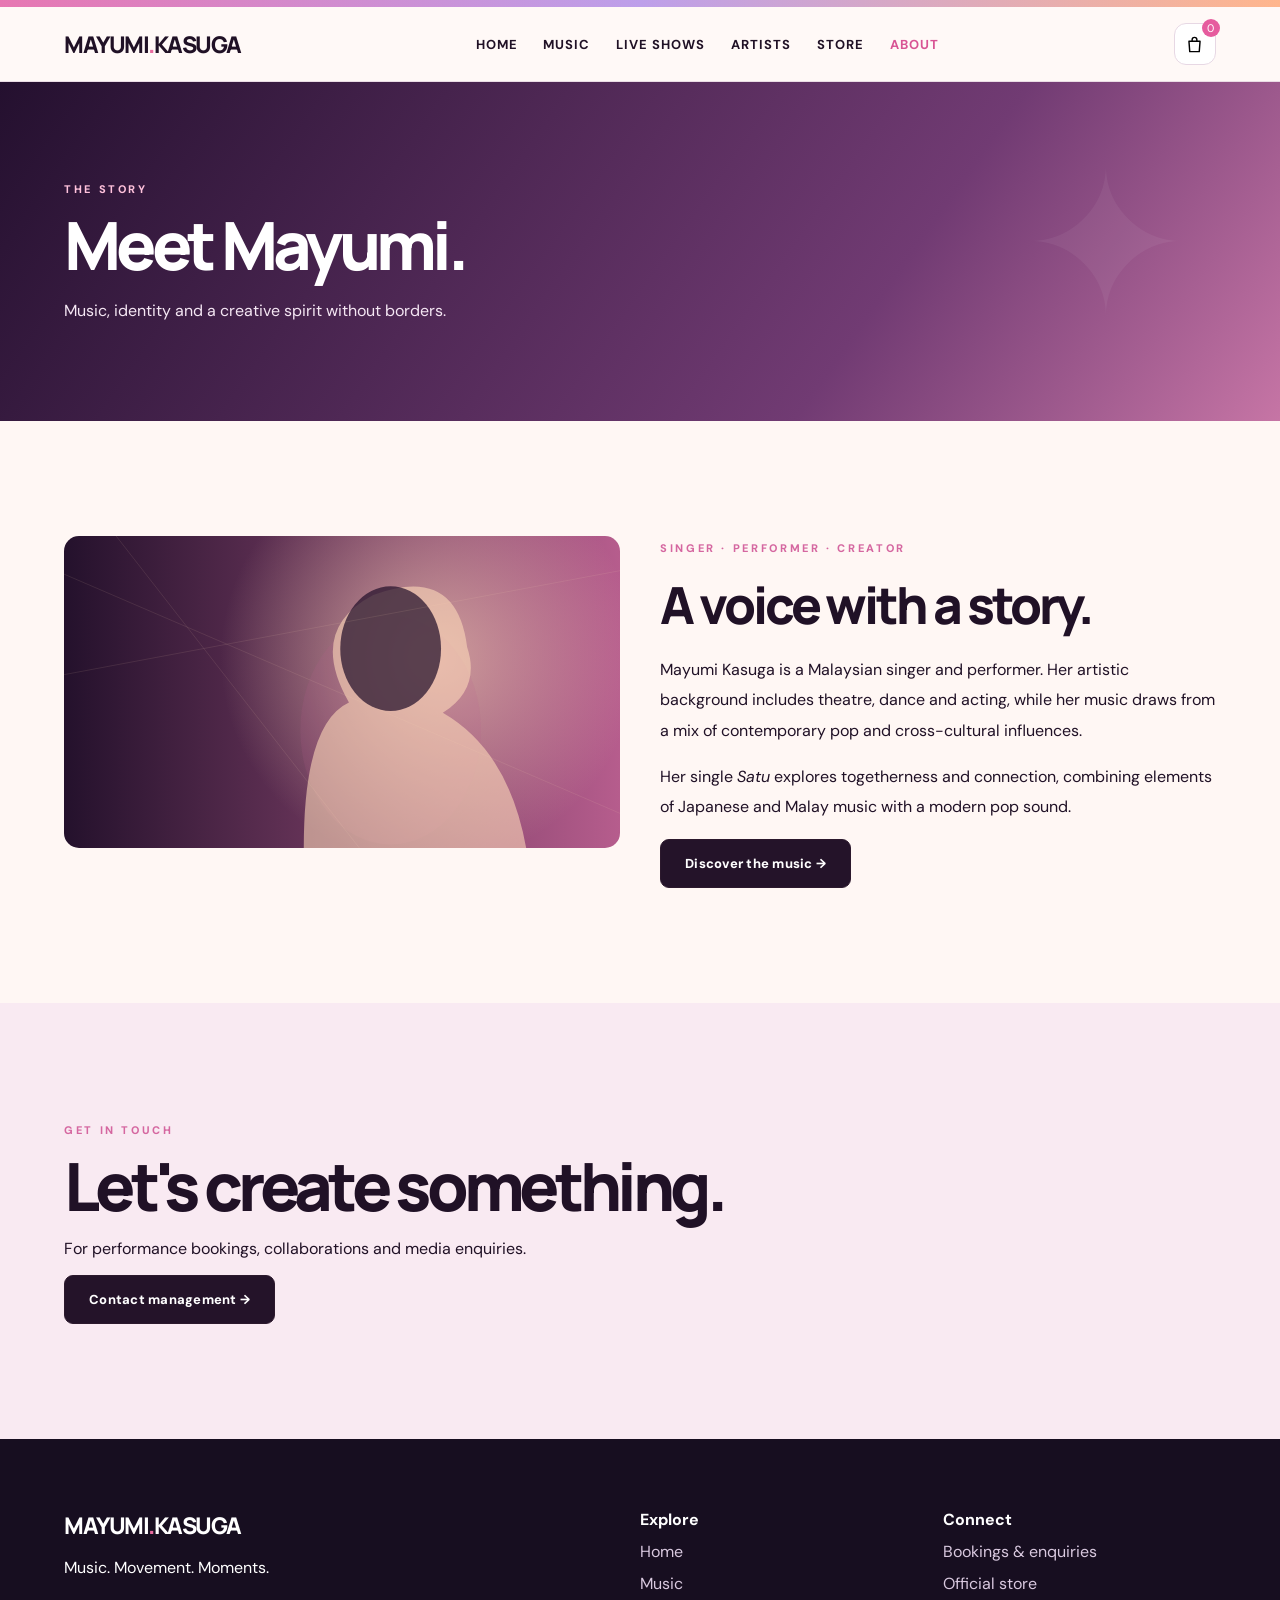
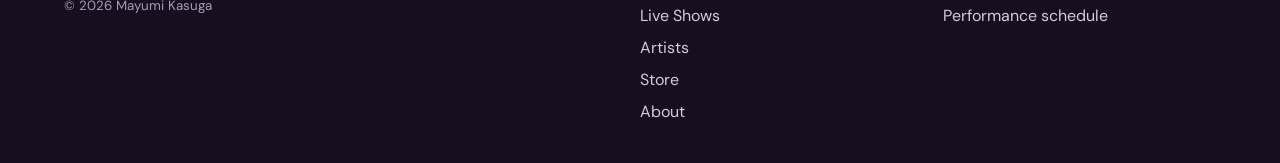
==== about/index.html @ 60b54da3 "Add files via upload" ====
<!doctype html><html lang="en"><head><meta charset="utf-8"><meta name="viewport" content="width=device-width,initial-scale=1"><meta name="theme-color" content="#24132d"><meta name="description" content="Mayumi Kasuga — music, live performances, artist profiles and official merchandise."><title>About | Mayumi Kasuga</title><link rel="stylesheet" href="../assets/style.css"><link rel="stylesheet" href="../assets/mobile-fix.css"><link rel="stylesheet" href="../assets/music-motion.css"><link rel="stylesheet" href="../assets/media-player.css"></head><body data-page="about" data-depth="1"><div id="header"></div><main><section class="pagehero"><div class="wrap"><span class="eyebrow">THE STORY</span><h1>Meet Mayumi.</h1><p>Music, identity and a creative spirit without borders.</p></div></section><section class="section"><div class="wrap detail"><img src="../assets/artist.svg" alt="Abstract editorial artist artwork"><div><span class="eyebrow">SINGER · PERFORMER · CREATOR</span><h2>A voice with a story.</h2><p style="line-height:1.9">Mayumi Kasuga is a Malaysian singer and performer. Her artistic background includes theatre, dance and acting, while her music draws from a mix of contemporary pop and cross-cultural influences.</p><p style="line-height:1.9">Her single <em>Satu</em> explores togetherness and connection, combining elements of Japanese and Malay music with a modern pop sound.</p><a class="btn dark" href="../music/">Discover the music →</a></div></div></section><section class="section tint"><div class="wrap"><span class="eyebrow">GET IN TOUCH</span><h2>Let's create something.</h2><p>For performance bookings, collaborations and media enquiries.</p><a class="btn dark" id="contactLink" href="mailto:bookings@example.com">Contact management →</a></div></section></main><div id="footer"></div><div id="ui"></div><script src="../assets/data.js"></script><script src="../assets/app.js"></script><script src="../assets/media-player.js"></script><script src="../assets/pages.js"></script><script src="../assets/experience.js"></script><script src="../assets/music-motion.js"></script></body></html>
---- assets/style.css ----
@import url('https://fonts.googleapis.com/css2?family=DM+Sans:wght@400;500;600;700&family=Manrope:wght@400;500;600;700;800&display=swap');:root{--ink:#201126;--plum:#28132e;--pink:#ee74ac;--lilac:#bca0e6;--cream:#fff7f4;--line:#eadbe6}*{box-sizing:border-box}html{scroll-behavior:smooth}body{margin:0;background:var(--cream);color:var(--ink);font-family:'DM Sans',Arial,sans-serif}button,input,select,textarea{font:inherit}button,a{ -webkit-tap-highlight-color:transparent}button{cursor:pointer}a{color:inherit;text-decoration:none}img{display:block;width:100%;object-fit:cover}button:focus-visible,a:focus-visible,input:focus-visible{outline:3px solid #f278af;outline-offset:3px}.topline{height:7px;background:linear-gradient(90deg,#e777b2,#bd9fea,#ffb68d)}header{position:sticky;top:0;z-index:40;background:#fff9f7eF;backdrop-filter:blur(20px);border-bottom:1px solid #eadce5}.navwrap{max-width:1440px;margin:auto;padding:16px 5%;display:flex;align-items:center;justify-content:space-between;gap:20px}.brand{font:800 clamp(17px,2vw,23px) Manrope;letter-spacing:-.065em;white-space:nowrap}.brand span{color:#e96b9f}.navlinks{display:flex;align-items:center;gap:clamp(12px,2vw,31px)}.navlinks a{font-size:13px;font-weight:700;text-transform:uppercase;letter-spacing:.08em;transition:color .25s}.navlinks a:hover,.navlinks a.active{color:#d85494}.tools{display:flex;gap:9px}.iconbtn{width:42px;height:42px;border:1px solid #e7d8e4;border-radius:12px;background:#fff;display:grid;place-items:center;position:relative}.iconbtn svg,.arrow svg{width:19px;height:19px;fill:none;stroke:currentColor;stroke-width:1.8;stroke-linecap:round;stroke-linejoin:round}.count{position:absolute;right:-5px;top:-5px;background:#e65c9e;color:white;border-radius:20px;min-width:18px;height:18px;font-size:11px;display:grid;place-items:center}.hamb{display:none}.mobilemenu{display:none}.hero{min-height:min(790px,85vh);background:#25102f;color:white;position:relative;display:flex;align-items:center;overflow:hidden}.hero:before{content:'';position:absolute;inset:0;background:linear-gradient(90deg,rgba(22,9,31,.97),rgba(32,12,41,.72) 49%,rgba(28,9,33,.1)),url('hero.svg') center/cover;animation:heroZoom 18s ease-in-out infinite alternate}.hero .wrap{position:relative;z-index:1;width:100%}.wrap{width:min(1280px,90%);margin:auto}.eyebrow{display:inline-block;text-transform:uppercase;font-size:11px;font-weight:800;letter-spacing:.24em;color:#d567a0}.hero .eyebrow{color:#ffb5d9}.hero h1{font:800 clamp(56px,10.5vw,160px)/.92 Manrope,sans-serif;letter-spacing:-.09em;max-width:950px;margin:25px 0}.hero h1 em{font-style:normal;color:#ff9cc7}.hero p{font-size:clamp(16px,1.5vw,19px);line-height:1.7;max-width:470px;color:#f4e7f2}.btn{display:inline-flex;align-items:center;justify-content:center;gap:14px;padding:15px 24px;border:1px solid #2c192d;border-radius:9px;background:transparent;color:inherit;font-weight:800;font-size:13px;letter-spacing:.02em;transition:transform .25s,background .25s,box-shadow .25s}.btn:hover{transform:translateY(-3px);box-shadow:0 14px 30px #200d2b25}.btn.primary{background:#f17bb4;border-color:#f17bb4;color:#201126}.btn.light{border-color:#fff9;color:#fff}.btn.dark{background:#241329;color:#fff}.btnrow{display:flex;flex-wrap:wrap;gap:12px;margin-top:30px}.marquee{overflow:hidden;background:#f1a3c9;padding:13px 0;font-weight:800;letter-spacing:.14em;text-transform:uppercase;white-space:nowrap}.marquee div{width:max-content;animation:marquee 27s linear infinite}.section{padding:clamp(64px,9vw,125px) 0}.section.tint{background:#f9eaf2}.section.dark{background:#21122b;color:#fff}.sectionhead{display:flex;align-items:end;justify-content:space-between;gap:24px;margin-bottom:30px}.section h2,.pagehero h1{font:800 clamp(34px,5.2vw,70px)/1.06 Manrope;letter-spacing:-.07em;margin:12px 0}.sectionhead p{max-width:550px;line-height:1.7;color:#6b596c}.grid{display:grid;grid-template-columns:repeat(3,minmax(0,1fr));gap:20px}.grid.four{grid-template-columns:repeat(4,minmax(0,1fr))}.card{background:white;color:#231529;border:1px solid #eadbe7;border-radius:17px;overflow:hidden;transition:transform .3s,box-shadow .3s}.card:hover{transform:translateY(-6px);box-shadow:0 24px 50px #4c19451a}.card img{aspect-ratio:1.2;transition:transform .5s}.card:hover img{transform:scale(1.045)}.card .inner{padding:22px}.card h3{font:800 clamp(18px,2vw,23px) Manrope;letter-spacing:-.045em;margin:6px 0}.muted{color:#796879;font-size:13px}.card .foot{display:flex;align-items:center;justify-content:space-between;gap:12px;margin-top:18px}.pill{border-radius:30px;background:#f8e1ee;color:#9b326f;padding:6px 10px;font-size:11px;font-weight:800}.feature{display:grid;grid-template-columns:1fr 1fr;background:#28132e;color:#fff;min-height:440px}.feature>img{height:100%;max-height:620px}.feature>div{padding:clamp(40px,8vw,110px);display:flex;flex-direction:column;justify-content:center}.feature h2{font:800 clamp(36px,5vw,74px)/1.05 Manrope;letter-spacing:-.07em}.feature p{color:#e7d8e8;line-height:1.75}.pagehero{padding:95px 0 80px;background:linear-gradient(125deg,#24102f,#713b73 68%,#c675a5);color:#fff;position:relative;overflow:hidden}.pagehero:after{content:'✦';position:absolute;right:7%;top:10%;font-size:200px;color:#ffffff0e;pointer-events:none}.pagehero .eyebrow{color:#ffc2dc}.pagehero p{max-width:600px;line-height:1.75;color:#f5e7f4}.event{display:grid;grid-template-columns:90px 1fr auto;gap:20px;align-items:center;padding:25px 0;border-bottom:1px solid #d9c6d7}.event .date{font:800 29px Manrope;letter-spacing:-.06em}.event h3{margin:0 0 8px;font-size:20px}.event small{color:#87788a}.notice{padding:24px;border:1px solid #e4cde0;border-radius:14px;background:#fff;line-height:1.7}.productfilter{display:flex;flex-wrap:wrap;gap:8px;margin:0 0 26px}.filter{border:1px solid #dec7d9;background:white;border-radius:30px;padding:10px 17px}.filter.active{background:#29132f;color:white}.formgrid{display:grid;grid-template-columns:1fr 1fr;gap:15px}.field{display:flex;flex-direction:column;gap:8px;font-size:13px;font-weight:700}.field input,.field select,.field textarea{padding:14px;border:1px solid #dfd0dd;border-radius:9px;background:#fff;color:#241329;min-width:0}.field.wide{grid-column:1/-1}.split{display:grid;grid-template-columns:1.2fr .8fr;gap:35px}.panel{background:#fff;border:1px solid #e6d9e5;border-radius:16px;padding:27px}.panel h3{margin-top:0}.summaryline{display:flex;justify-content:space-between;gap:15px;margin:14px 0}.footer{background:#170e20;color:white;padding:70px 0 30px}.footergrid{display:grid;grid-template-columns:2fr 1fr 1fr;gap:30px}.footer a{display:block;color:#d9c9df;margin:11px 0}.footer small{color:#aa9ab1}.overlay{position:fixed;inset:0;background:#150a1bb8;z-index:70;display:none}.overlay.open{display:block}.drawer{margin-left:auto;width:min(460px,100%);height:100%;background:#fff;padding:26px;overflow:auto;box-shadow:-20px 0 80px #0002}.drawerhead{display:flex;justify-content:space-between;align-items:center}.cartitem{display:grid;grid-template-columns:75px 1fr auto;gap:12px;border-bottom:1px solid #eee0e8;padding:18px 0}.cartitem img{width:75px;height:75px;border-radius:8px}.cartitem button{background:none;border:0;color:#a53d79}.toast{position:fixed;bottom:25px;left:50%;transform:translate(-50%,25px);background:#211229;color:white;padding:14px 22px;border-radius:10px;opacity:0;pointer-events:none;z-index:99;transition:.3s}.toast.show{opacity:1;transform:translate(-50%,0)}.reveal{opacity:0;transform:translateY(25px);transition:opacity .7s,transform .7s}.reveal.visible{opacity:1;transform:none}.player{position:fixed;bottom:18px;left:50%;transform:translateX(-50%);z-index:60;width:min(600px,94%);display:none;align-items:center;gap:14px;background:#28132e;color:#fff;padding:12px 18px;border-radius:14px;box-shadow:0 15px 50px #0005}.player.show{display:flex}.player audio{width:100%;height:34px;min-width:0}.embed{border:0;width:100%;aspect-ratio:16/9;border-radius:14px;background:#2b1730}.adminlayout{display:grid;grid-template-columns:235px 1fr;min-height:100vh}.sidebar{background:#21122b;color:#fff;padding:30px 20px}.sidebar a{display:block;padding:13px 15px;border-radius:9px;color:#f5dced}.sidebar a:hover,.sidebar a.active{background:#523157}.adminmain{padding:35px;min-width:0}.adminnav{display:flex;flex-wrap:wrap;gap:9px;margin:20px 0}.adminnav button{border:1px solid #dec9dc;border-radius:9px;padding:10px 15px;background:#fff}.adminnav button.active{background:#29132f;color:white}.tablewrap{overflow-x:auto}.datatable{border-collapse:collapse;width:100%;min-width:650px}.datatable th,.datatable td{padding:13px;border-bottom:1px solid #e6d8e5;text-align:left;font-size:13px}.datatable th{color:#755b78}.admincards{display:grid;grid-template-columns:repeat(3,1fr);gap:15px}.stat{background:white;padding:25px;border-radius:13px;border:1px solid #eadbe7}.stat strong{font:800 32px Manrope}.empty{padding:40px 15px;text-align:center;color:#8a7188}.detail{display:grid;grid-template-columns:1fr 1fr;gap:40px}.detail img{border-radius:15px}.detail h2{font:800 clamp(30px,4vw,58px) Manrope;letter-spacing:-.06em}.spacer{height:20px}@keyframes marquee{to{transform:translateX(-50%)}}@keyframes heroZoom{to{transform:scale(1.08)}}@media(max-width:900px){.navlinks{display:none}.hamb{display:grid}.mobilemenu.open{display:flex;position:fixed;top:70px;left:0;right:0;bottom:0;background:#fff7f4;z-index:50;flex-direction:column;padding:35px 7%;gap:25px;overflow:auto}.mobilemenu a{font:800 29px Manrope}.grid.four{grid-template-columns:repeat(2,1fr)}.feature{grid-template-columns:1fr}.feature>img{max-height:350px}.adminlayout{grid-template-columns:1fr}.sidebar{padding:20px}.sidebar .links{display:flex;flex-wrap:wrap}.adminmain{padding:22px}.split{grid-template-columns:1fr}}@media(max-width:620px){.navwrap{padding:12px 5%}.brand{font-size:18px}.hero{min-height:690px;align-items:end;padding:0 0 65px}.hero:before{background:linear-gradient(0deg,#1a0b23 3%,#2a0d2c55 95%),url('hero.svg') 65% center/cover}.hero h1{font-size:clamp(53px,13vw,78px)}.hero p{font-size:15px}.btn{padding:13px 17px;font-size:12px}.grid,.grid.four{grid-template-columns:1fr 1fr;gap:12px}.card .inner{padding:14px}.card h3{font-size:16px}.card img{aspect-ratio:1}.card .foot{flex-wrap:wrap}.sectionhead{align-items:start;flex-direction:column}.section{padding:60px 0}.pagehero{padding:70px 0}.event{grid-template-columns:65px 1fr;gap:12px}.event .btn{grid-column:2;justify-self:start}.formgrid,.detail,.footergrid{grid-template-columns:1fr}.field.wide{grid-column:auto}.admincards{grid-template-columns:1fr 1fr}.panel{padding:19px}.player{flex-wrap:wrap}.player audio{flex-basis:100%}}@media(prefers-reduced-motion:reduce){*,*:before,*:after{animation:none!important;transition:none!important;scroll-behavior:auto!important}.reveal{opacity:1;transform:none}}
/* STUDIO EDITION */
.entry{position:fixed;inset:0;z-index:9999;overflow:hidden;background:#14091d;color:white;display:grid;place-items:center;transition:transform .85s cubic-bezier(.8,0,.2,1),opacity .85s}.entry.dismiss{transform:translateY(-102%);opacity:.5;pointer-events:none}.entry-bg{position:absolute;inset:-5%;background-size:cover;background-position:center;animation:entryZoom 18s ease-in-out infinite alternate;filter:saturate(.85)}.entry:after{content:'';position:absolute;inset:0;background:linear-gradient(0deg,rgba(19,6,26,.65),transparent 45%,rgba(19,6,26,.2));pointer-events:none}.entry-inner{position:relative;z-index:2;text-align:center;padding:24px;width:min(100%,1100px)}.entry-kicker{letter-spacing:.4em;font-size:11px;font-weight:700;color:#f7d5e8}.entry h1{font-size:clamp(66px,12vw,185px);font-weight:800;line-height:.82;letter-spacing:-.075em;margin:30px 0 22px;text-shadow:0 12px 60px #13071899}.entry h1 i{font-weight:400;font-family:Georgia,serif;letter-spacing:-.055em}.entry p{font-size:12px;letter-spacing:.45em}.enter-btn{margin:40px auto 0;display:flex;align-items:center;justify-content:center;gap:20px;background:#f7d3e5;color:#201024;border:0;padding:19px 25px;border-radius:0;cursor:pointer;letter-spacing:.18em;font-size:12px;font-weight:800;transition:transform .25s,background .25s;box-shadow:0 15px 60px #0006}.enter-btn:hover{transform:translateY(-5px);background:#fff}.enter-btn svg{width:22px;height:22px}.entry-foot{margin-top:45px;font-size:10px;letter-spacing:.25em;opacity:.8}.entry-foot span{margin:0 15px}.intro-open{overflow:hidden}.hero{min-height:83vh;display:flex;align-items:center;background-position:center;background-size:cover}.hero .wrap{position:relative;z-index:2}.hero h1{text-shadow:0 10px 40px #160c2199}.card img{object-fit:cover}.event{transition:transform .25s,box-shadow .25s}.event:hover{transform:translateY(-3px)}.btn,.iconbtn{transition:transform .25s,background .25s,box-shadow .25s}.btn:hover{transform:translateY(-2px)}.card{transition:transform .4s,box-shadow .4s}.card:hover{transform:translateY(-5px);box-shadow:0 22px 50px #25132a19}@keyframes entryZoom{from{transform:scale(1)}to{transform:scale(1.09)}}@media(max-width:650px){.entry h1{font-size:clamp(58px,16vw,94px)}.entry-kicker{letter-spacing:.23em}.entry-foot{font-size:9px;line-height:2}.hero{min-height:74svh}.enter-btn{padding:17px 22px}}@media(prefers-reduced-motion:reduce){.entry-bg{animation:none}.entry,.btn,.card{transition:none}}
/* Cinematic editorial edition */
.hero:before{background:none!important;animation:none!important;pointer-events:none}
.hero{background-color:#25102f;background-position:65% center!important}
.hero .wrap{width:min(1240px,86%);padding:clamp(60px,8vw,120px) 0}
.hero h1{font-size:clamp(58px,8.4vw,122px);letter-spacing:-.075em;max-width:760px}
.hero p{max-width:440px}
.entry{isolation:isolate}
.entry-bg{background-position:72% center!important;filter:saturate(1.06)!important}
.entry:after{background:linear-gradient(90deg,rgba(15,4,24,.94),rgba(21,7,29,.76) 38%,rgba(18,5,24,.08) 80%)!important}
.entry-inner{width:min(1240px,86%);text-align:left;padding:clamp(30px,6vw,80px) 0}
.entry h1{font-family:Georgia,serif;font-weight:400;font-size:clamp(65px,10vw,150px);line-height:.86;letter-spacing:-.07em;margin:32px 0}
.entry h1 i{color:#ff94c2;font-style:normal}
.entry-kicker{letter-spacing:.24em}
.entry p{font-size:clamp(11px,1.2vw,15px);letter-spacing:.2em}
.enter-btn{margin:40px 0 0;border-radius:60px;padding:19px 30px;box-shadow:0 0 0 0 #f5a5ca66;animation:ctaPulse 3s ease-in-out infinite}
.enter-btn svg{transition:transform .25s}.enter-btn:hover svg{transform:translateX(6px)}
.entry-foot{margin-top:45px}
.entry-side{position:absolute;right:25px;top:50%;writing-mode:vertical-rl;letter-spacing:.35em;font-size:10px;z-index:2;color:#ffdef0}
.entry-glow{position:absolute;width:38vw;height:38vw;right:0;top:-10%;border-radius:50%;background:#ff85c01c;filter:blur(70px);pointer-events:none}
.sound-control{margin-top:28px;border:1px solid #ffffff65;background:#170b1a66;color:white;padding:12px 18px;border-radius:30px;font-size:11px;letter-spacing:.16em}
.marquee{padding:0;background:#f3a2c9}.marquee-track{display:flex!important;gap:0;width:max-content!important;animation:marqueeContinuous 28s linear infinite!important}.marquee-track span{flex:none;white-space:nowrap;padding:14px 0;font-size:13px}
@keyframes marqueeContinuous{to{transform:translateX(-50%)}}@keyframes ctaPulse{50%{box-shadow:0 0 0 13px #f5a5ca00}}
.feature>img{object-position:50% 35%}.feature{min-height:530px}
.sectionhead h2{font-weight:700;letter-spacing:-.055em}.card{border-radius:13px}.card:hover img{transform:scale(1.08) rotate(-.7deg)}
@media(max-width:700px){.entry-bg{background-position:64% center!important}.entry:after{background:linear-gradient(0deg,#16071e 0%,#16071ebf 42%,#16071e33 100%)!important}.entry-inner{width:88%;align-self:end;padding:0 0 11vh}.entry h1{font-size:clamp(56px,14vw,93px);margin:20px 0}.entry-kicker{font-size:9px;letter-spacing:.15em}.entry p{font-size:11px;letter-spacing:.12em}.enter-btn{margin-top:26px;padding:17px 23px}.entry-foot{margin-top:20px;font-size:9px}.entry-side{display:none}.hero{background-position:65% center!important}.hero .wrap{width:88%;padding:85px 0 50px}.hero h1{font-size:clamp(50px,13vw,80px)}.marquee-track span{font-size:11px}.feature>img{max-height:440px}}
@media(prefers-reduced-motion:reduce){.marquee-track{animation:none!important}.enter-btn{animation:none!important}}

/* Exact reference image on desktop; independently responsive entrance on phones */
.entry{background:#180a1c!important;overflow:hidden}
.entry-bg,.entry-glow,.entry-side,.entry-noise{display:none!important}
.entry:after{display:none!important}
.entrance-art{position:absolute;inset:0;background:url("entrance-exact.webp") center center/100% 100% no-repeat;z-index:0}
.entry-inner{position:absolute!important;inset:0!important;width:100%!important;max-width:none!important;padding:0!important;z-index:4!important;display:block!important}
.entry-inner>.entry-kicker,.entry-inner>h1,.entry-inner>p,.entry-inner>.entry-foot{display:none!important}
.enter-btn{position:absolute!important;left:4.5%!important;top:60%!important;width:36%!important;height:13%!important;margin:0!important;border:0!important;opacity:0!important;animation:none!important;cursor:pointer!important}
.enter-btn:focus-visible{opacity:1!important;outline:2px solid white!important}
.sound-control{position:absolute!important;left:4.2%!important;bottom:12%!important;z-index:8!important;background:#2a0c28ba!important;color:white!important;margin:0!important;font-size:11px!important;letter-spacing:.09em!important;backdrop-filter:blur(12px)}
.entry.dismiss{transition:opacity .9s ease,filter .9s ease!important;filter:blur(12px)}
@media(max-width:750px){
 .entrance-art{background-image:linear-gradient(0deg,#170b1f 0%,#170b1f66 38%,transparent 75%),url("entrance-mobile.webp");background-size:cover;background-position:center center}
 .entry-inner{display:flex!important;flex-direction:column!important;align-items:flex-start!important;justify-content:flex-end!important;padding:0 7% 15vh!important}
 .entry-inner>.entry-kicker{display:block!important;font-size:9px!important;letter-spacing:.2em!important;color:#fce7f4!important}
 .entry-inner>h1{display:block!important;font-size:clamp(55px,15vw,90px)!important;margin:17px 0!important;line-height:.85!important;text-shadow:0 3px 20px #1b0619}
 .entry-inner>p{display:block!important;font-size:10px!important;letter-spacing:.18em!important;color:#fff!important}
 .enter-btn{position:relative!important;left:auto!important;top:auto!important;width:auto!important;height:auto!important;opacity:1!important;border:1px solid #f7a1cc!important;padding:19px 24px!important;margin:25px 0 0!important;background:#2c1127bd!important;color:#fff!important;animation:ctaPulse 3s infinite!important}
 .sound-control{left:7%!important;bottom:5%!important}
}
@media(min-width:751px){.entry{aspect-ratio:16/9}.entrance-art{background-size:cover}.entry-inner:after{content:"";position:absolute;left:4.7%;top:61%;width:8%;height:8%;border-radius:50%;pointer-events:none;box-shadow:0 0 24px #ff95c13b;animation:ctaPulse 3s infinite}}
---- assets/mobile-fix.css ----
/* Mobile-only layout refinement; desktop visuals remain unchanged. */
html,body{max-width:100%;overflow-x:clip}main,section,.wrap,.panel,.card,.adminmain{min-width:0}img,video,iframe{max-width:100%}button,a{touch-action:manipulation}
@media(max-width:750px){
 .entry{height:100dvh;min-height:100svh}
 .entrance-art{background-size:cover!important;background-position:center 32%!important}
 .entry-inner{padding:0 7% max(108px,15svh)!important;justify-content:flex-end!important}
 .entry-inner>h1{font-size:clamp(46px,12.8vw,84px)!important;max-width:100%;overflow-wrap:normal;line-height:.9!important}
 .entry-inner>.entry-kicker{max-width:90%;line-height:1.6}
 .entry-inner>p{line-height:1.65;max-width:95%}
 .enter-btn{min-height:52px!important;max-width:100%;font-size:11px!important;letter-spacing:.1em!important;gap:12px!important}
 .sound-control{bottom:max(18px,env(safe-area-inset-bottom))!important;left:7%!important;padding:10px 14px!important}
 .navwrap{gap:8px;padding:12px 5%}.brand{font-size:clamp(15px,4.4vw,19px)}.tools{gap:6px}.iconbtn{width:40px;height:40px;flex:none}
 .mobilemenu.open{top:64px;bottom:0;padding:26px 7% max(35px,env(safe-area-inset-bottom));gap:0;overscroll-behavior:contain}
 .mobilemenu a{font-size:clamp(20px,6vw,27px);padding:13px 0;border-bottom:1px solid #eadbe7}
 .hero{min-height:clamp(540px,77svh,760px);padding:0;align-items:end}.hero .wrap{padding:75px 0 55px!important}
 .hero h1{font-size:clamp(46px,12.5vw,78px)!important;overflow-wrap:break-word;line-height:.97;margin:18px 0}
 .hero p{max-width:95%;font-size:15px;line-height:1.6}
 .btnrow{gap:10px}.btnrow .btn{min-height:46px;max-width:100%;text-align:center}
 .section{padding:52px 0}.sectionhead{gap:14px;margin-bottom:22px}.section h2,.pagehero h1{font-size:clamp(32px,9vw,48px);line-height:1.12}
 .grid,.grid.four{grid-template-columns:repeat(2,minmax(0,1fr));gap:12px}.card{min-width:0}.card .inner{padding:13px}.card h3{overflow-wrap:anywhere;font-size:15px}.card .foot{gap:8px}.card .btn{width:100%;padding:11px 8px}
 .feature{min-height:0}.feature>img{height:clamp(240px,62vw,410px);max-height:none}.feature>div{padding:38px 7% 46px}.feature h2{font-size:clamp(33px,9vw,50px)}
 .event{grid-template-columns:65px minmax(0,1fr);gap:12px;padding:20px 0}.event h3{font-size:17px;overflow-wrap:anywhere}.event .date{font-size:23px}.event .btn{grid-column:2;max-width:100%}
 .split,.detail,.footergrid,.formgrid{grid-template-columns:minmax(0,1fr)}.panel{padding:18px}.pagehero{padding:58px 0 48px}
 .drawer{width:min(100%,460px);padding:18px}.cartitem{grid-template-columns:60px minmax(0,1fr) auto;gap:9px}.cartitem img{width:60px;height:60px}
 .adminlayout{display:block}.sidebar{padding:15px 5%;overflow:hidden}.sidebar .links{display:flex;flex-wrap:nowrap;overflow-x:auto;gap:5px;padding-bottom:8px;scrollbar-width:thin}.sidebar a{white-space:nowrap;padding:11px 13px}.adminmain{padding:20px 5%}.adminnav{flex-wrap:nowrap;overflow-x:auto;padding-bottom:8px}.adminnav button{flex:none}.admincards{grid-template-columns:repeat(2,minmax(0,1fr));gap:10px}.stat{padding:15px}.stat strong{font-size:25px}.datatable{min-width:620px}.tablewrap{max-width:100%;overflow-x:auto;-webkit-overflow-scrolling:touch}
 .player{bottom:max(10px,env(safe-area-inset-bottom));width:calc(100% - 20px);padding:10px}
}
@media(max-width:390px){.grid,.grid.four{grid-template-columns:minmax(0,1fr)}.card img{aspect-ratio:1.3}.card .foot{flex-wrap:nowrap}.admincards{grid-template-columns:1fr 1fr}.entry-inner>h1{font-size:clamp(43px,12vw,57px)!important}.entry-inner{padding-bottom:110px!important}.enter-btn{padding:15px 17px!important}}
@media(max-height:690px) and (max-width:750px){.entry-inner{padding-bottom:82px!important}.entry-inner>h1{font-size:clamp(40px,11vw,60px)!important;margin:10px 0!important}.enter-btn{margin-top:12px!important}.sound-control{bottom:10px!important}}
@media(prefers-reduced-motion:reduce){.enter-btn{animation:none!important}}
---- assets/music-motion.css ----
/* Mayumi Kasuga — responsive music experience */
:root{--pointer-x:0px;--pointer-y:0px}body{overflow-x:clip}#header{position:relative;z-index:100}#header header{position:sticky;top:0;z-index:101}#header .navwrap{position:relative;z-index:103}.hero:before{transform:translate3d(calc(var(--pointer-x)*.35),calc(var(--pointer-y)*.35),0) scale(1.03)}.hero .wrap{transform:translate3d(calc(var(--pointer-x)*-.22),calc(var(--pointer-y)*-.22),0);transition:transform .4s ease-out}.btn,.record-play,.iconbtn{transition:transform .3s cubic-bezier(.2,.8,.2,1),box-shadow .3s,background .3s}.btn:active,.iconbtn:active,.record-play:active{transform:scale(.95)}.sectionhead{position:relative}.sectionhead h2{font-weight:700}.record-card{min-width:0;position:relative;isolation:isolate}.record-art{position:relative;aspect-ratio:1;overflow:hidden;border-radius:6px;background:#26152e;box-shadow:0 20px 45px #32152e1f;transition:transform .6s cubic-bezier(.2,.8,.2,1),box-shadow .6s}.record-art>img{height:100%;object-fit:cover;transition:transform .8s cubic-bezier(.2,.8,.2,1),filter .5s}.record-art:after{content:'';position:absolute;inset:45% 0 0;background:linear-gradient(transparent,#160c2290);pointer-events:none}.record-card:hover .record-art{transform:translateY(-9px) rotate(-1deg);box-shadow:0 32px 65px #32152e35}.record-card:hover .record-art>img{transform:scale(1.09)}.record-play{position:absolute;z-index:3;top:50%;left:50%;transform:translate(-50%,-50%);width:68px;height:68px;border-radius:50%;border:1px solid #ffffffa8;color:#fff;background:#28132e85;backdrop-filter:blur(12px);display:grid;place-items:center;cursor:pointer;box-shadow:0 12px 35px #0005}.record-play svg{width:27px;height:27px;fill:currentColor;stroke:currentColor}.record-play:hover{transform:translate(-50%,-50%) scale(1.12);background:#f17bb4;color:#26152e}.record-index{position:absolute;z-index:2;bottom:16px;left:17px;color:#fff;font-size:10px;letter-spacing:.2em}.record-info{display:flex;align-items:flex-start;justify-content:space-between;flex-wrap:wrap;gap:13px;padding:20px 2px 8px}.record-info h3{font:700 clamp(21px,2.5vw,30px)/1.15 Georgia,serif;margin:7px 0;color:#2a142e}.record-type{font-size:11px;letter-spacing:.1em;color:#8a6684}.record-links{display:flex;align-items:center;flex-wrap:wrap;gap:10px}.record-links a{font-size:12px;text-decoration:underline;text-underline-offset:4px}.record-listen{background:#28132e;border:0;color:white;padding:12px 16px;border-radius:50px;display:flex;align-items:center;gap:7px;font-size:12px;cursor:pointer}.record-listen svg{width:15px;height:15px}.gallery-controls{display:flex;align-items:center;justify-content:space-between;margin:20px 0 0;gap:10px}.gallery-hint{font-size:10px;font-weight:800;letter-spacing:.17em;color:#9c658c}.gallery-actions{display:flex;align-items:center;gap:12px}.gallery-actions button{width:42px;height:42px;border:1px solid #dfc6d7;border-radius:50%;background:#fff;color:#2a142e;font-size:26px;cursor:pointer}.gallery-position{font-size:12px;font-weight:700;min-width:50px;text-align:center}.swipe-gallery{scrollbar-width:none}.swipe-gallery::-webkit-scrollbar{display:none}.section.tint .record-info h3{color:#2a142e}.event{transition:transform .35s ease,background .35s ease,padding .35s ease}.event:hover{background:#f6e8f0;padding-left:15px;padding-right:15px}.card img{transition:transform .65s ease}.feature img{transition:filter .6s ease}.feature:hover img{filter:saturate(1.13)}
@media(min-width:801px){.gallery-controls{display:none}#tracks.swipe-gallery{display:grid;grid-template-columns:repeat(3,minmax(0,1fr));gap:25px}#tracks.swipe-gallery:has(>.record-card:nth-child(4)){grid-template-columns:repeat(3,minmax(0,1fr))}}
@media(max-width:900px){#header .navwrap{padding:12px 5%;min-height:66px}#header .mobilemenu{display:flex;position:fixed;top:66px;left:0;right:0;bottom:0;height:calc(100dvh - 66px);z-index:102;flex-direction:column;gap:0;padding:22px 7% max(40px,env(safe-area-inset-bottom));background:#fff7f4;overflow-y:auto;opacity:0;visibility:hidden;pointer-events:none;transform:translateY(-15px);transition:opacity .35s,transform .35s,visibility .35s}#header .mobilemenu.open{opacity:1;visibility:visible;pointer-events:auto;transform:translateY(0)}#header .mobilemenu a{font:600 clamp(26px,7vw,42px)/1.25 Georgia,serif;padding:14px 0;border-bottom:1px solid #eadbe7;letter-spacing:-.03em}body.nav-open{overflow:hidden}#header .navlinks{display:none}#header .hamb{display:grid}#header .brand{font-size:clamp(15px,4.3vw,19px)}.hero .wrap{transform:none}.hero:before{transform:none}.pagehero{padding:54px 0 48px}.pagehero h1{font-size:clamp(34px,9vw,55px)}.swipe-gallery{display:flex!important;flex-wrap:nowrap!important;gap:14px!important;overflow-x:auto!important;scroll-snap-type:x mandatory;overscroll-behavior-inline:contain;-webkit-overflow-scrolling:touch;padding:5px 5% 25px!important;margin-left:-5%;margin-right:-5%;scroll-padding-inline:5%}.swipe-gallery>*{flex:0 0 min(76vw,330px)!important;min-width:0;scroll-snap-align:center}.record-art{aspect-ratio:1}.record-info{padding:16px 0 0}.record-info h3{font-size:24px}.record-play{width:60px;height:60px}.gallery-controls{margin-top:0}.sectionhead{margin-bottom:20px}.section{padding:56px 0}.event{padding:20px 0}.btnrow{gap:10px}.hero .wrap{padding-top:65px!important;padding-bottom:48px!important}.hero{min-height:calc(100svh - 75px)}.hero h1{font-size:clamp(43px,12vw,78px)!important}.hero p{font-size:15px}.feature>div{padding:36px 7%}.player{width:calc(100% - 20px)}.record-card:hover .record-art{transform:none}}
@media(max-width:420px){#header .navwrap{padding:10px 5%}#header .brand{font-size:15px}#header .iconbtn{width:39px;height:39px}.hero h1{font-size:clamp(43px,12vw,62px)!important}.swipe-gallery>*{flex-basis:82vw!important}.record-info h3{font-size:22px}.sectionhead h2{font-size:clamp(30px,8vw,43px)}.btnrow .btn{padding:13px 15px}.entry-inner{max-width:100%}}
@media(prefers-reduced-motion:reduce){.hero .wrap,.hero:before,.record-art,.record-art>img,.mobilemenu{transition:none!important;animation:none!important}}
---- assets/media-player.css ----
/* Music experience refinements */
.mayumi-media-modal{position:fixed;inset:0;z-index:9999;display:grid;place-items:center;padding:22px}.mayumi-media-shade{position:absolute;inset:0;background:rgba(15,6,24,.86);backdrop-filter:blur(16px)}.mayumi-media-dialog{position:relative;width:min(920px,100%);background:#211126;color:#fff;border:1px solid #70405e;border-radius:18px;overflow:hidden;box-shadow:0 35px 100px #0009;animation:mediaIn .5s cubic-bezier(.2,.8,.2,1)}.mayumi-media-dialog header{display:flex;align-items:center;justify-content:space-between;padding:20px 24px;gap:20px}.mayumi-media-dialog header small{letter-spacing:.2em;color:#ff9fcd;font-size:10px}.mayumi-media-dialog h2{font-size:clamp(20px,3vw,30px);margin:5px 0 0}.mayumi-media-dialog header button{background:#ffffff17;color:white;border:1px solid #ffffff33;width:42px;height:42px;border-radius:12px;font-size:27px;cursor:pointer}.mayumi-media-video{aspect-ratio:16/9;background:#000}.mayumi-media-video iframe{width:100%;height:100%;border:0}.event-detail-content{display:grid;grid-template-columns:minmax(0,1fr) minmax(0,1fr);gap:25px;padding:0 24px 26px}.event-detail-content img{width:100%;aspect-ratio:4/3;object-fit:cover;border-radius:12px}.event-detail-content p{line-height:1.8;color:#eed7e7}.event-ticket{display:inline-block;background:#ef83b6;color:#240e27;padding:12px 22px;border-radius:10px;text-decoration:none}.event-dialog{max-width:800px}@keyframes mediaIn{from{opacity:0;transform:translateY(25px) scale(.97)}to{opacity:1;transform:none}}
@media(max-width:700px){.event-detail-content{grid-template-columns:1fr}.mayumi-media-modal{padding:12px}.mayumi-media-dialog header{padding:15px}.mayumi-media-dialog{border-radius:14px}.mayumi-media-dialog h2{font-size:19px}.navwrap{padding-inline:18px!important}.mobilemenu{max-height:calc(100dvh - 70px);overflow:auto}.hero .wrap{padding-inline:22px!important}.hero h1{font-size:clamp(48px,13vw,84px)!important;overflow-wrap:break-word}.hero{min-height:72svh}.btnrow{display:flex;flex-wrap:wrap;gap:12px}.event-detail-content{padding:0 15px 18px}}
@media(prefers-reduced-motion:reduce){.mayumi-media-dialog{animation:none}}
/* Responsive music-led navigation */
@media(max-width:800px){.mobilemenu.open{display:flex!important;flex-direction:column!important;justify-content:center;gap:0!important;position:fixed!important;inset:66px 0 0!important;width:100vw!important;max-height:calc(100dvh - 66px)!important;z-index:1000!important;padding:28px 28px 70px!important;background:radial-gradient(ellipse at 80% 10%,#76304d 0%,transparent 55%),linear-gradient(150deg,#160b24,#34132f 70%,#160b24)!important;overflow-y:auto!important;box-shadow:0 20px 70px #0009;animation:mayumiMenuIn .42s cubic-bezier(.2,.8,.2,1)}.mobilemenu.open a{display:block!important;color:#fff!important;font-family:Georgia,serif!important;font-weight:400!important;font-size:clamp(30px,9vw,52px)!important;line-height:1.18!important;letter-spacing:-.03em!important;padding:12px 8px!important;border-bottom:1px solid #ffffff22!important;text-decoration:none!important;animation:mayumiLinkIn .55s both}.mobilemenu.open a:nth-child(2){animation-delay:.05s}.mobilemenu.open a:nth-child(3){animation-delay:.1s}.mobilemenu.open a:nth-child(4){animation-delay:.15s}.mobilemenu.open a:nth-child(5){animation-delay:.2s}.mobilemenu.open a:nth-child(6){animation-delay:.25s}.mobilemenu.open a:active{color:#f59bc7!important;transform:translateX(6px)}body.nav-open{overflow:hidden!important}.mobilemenu.open:after{content:'MUSIC  ·  MOVEMENT  ·  MAYUMI';display:block;color:#e9a3c5;letter-spacing:.24em;font-size:10px;padding:25px 8px 0}}
@keyframes mayumiMenuIn{from{opacity:0;transform:translateY(-15px)}to{opacity:1;transform:none}}@keyframes mayumiLinkIn{from{opacity:0;transform:translateY(16px)}to{opacity:1;transform:none}}
@media(prefers-reduced-motion:reduce){.mobilemenu.open,.mobilemenu.open a{animation:none}}
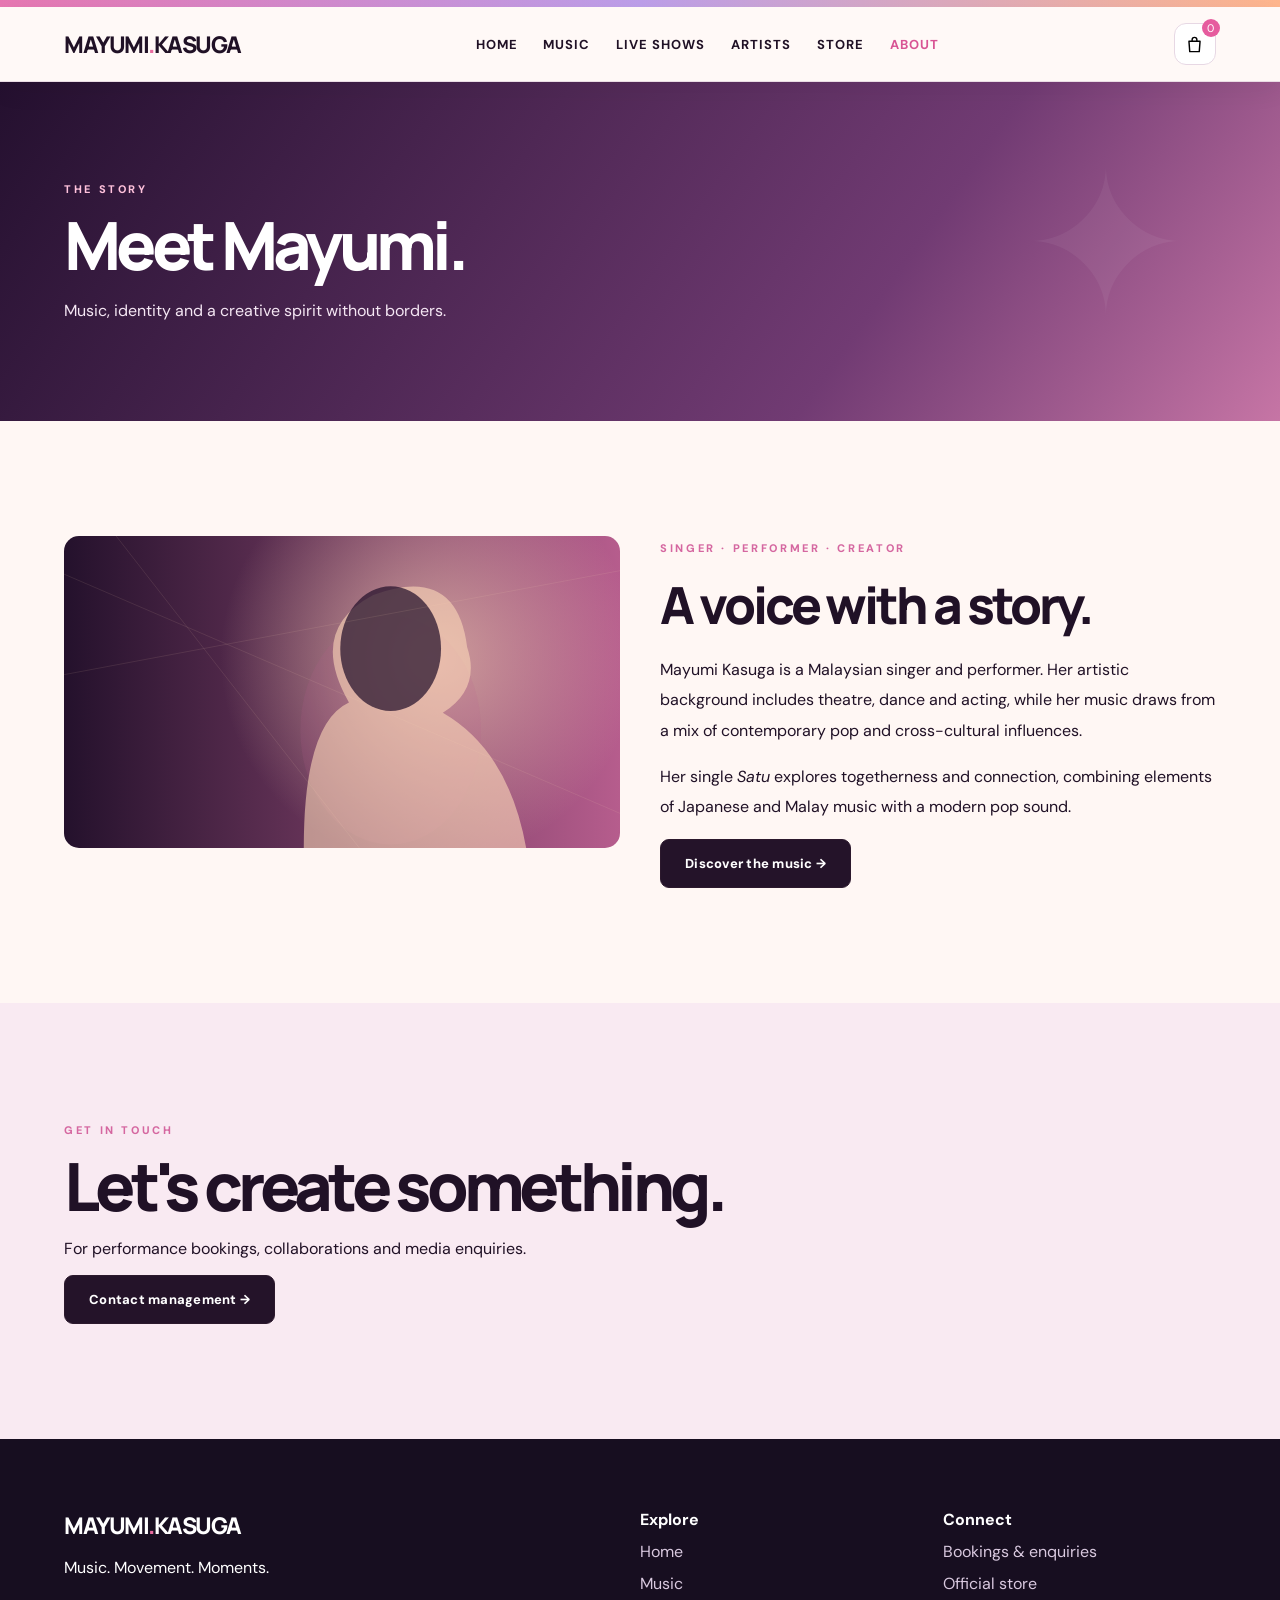
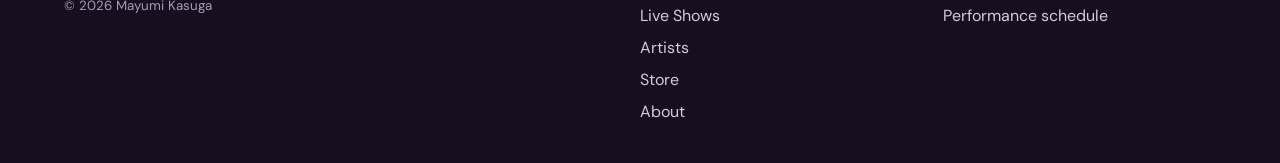
==== commit 88e94b40: "Add files via upload" ====
--- a/about/index.html
+++ b/about/index.html
@@ -1 +1 @@
-<!doctype html><html lang="en"><head><meta charset="utf-8"><meta name="viewport" content="width=device-width,initial-scale=1"><meta name="theme-color" content="#24132d"><meta name="description" content="Mayumi Kasuga — music, live performances, artist profiles and official merchandise."><title>About | Mayumi Kasuga</title><link rel="stylesheet" href="../assets/style.css"><link rel="stylesheet" href="../assets/mobile-fix.css"><link rel="stylesheet" href="../assets/music-motion.css"><link rel="stylesheet" href="../assets/media-player.css"></head><body data-page="about" data-depth="1"><div id="header"></div><main><section class="pagehero"><div class="wrap"><span class="eyebrow">THE STORY</span><h1>Meet Mayumi.</h1><p>Music, identity and a creative spirit without borders.</p></div></section><section class="section"><div class="wrap detail"><img src="../assets/artist.svg" alt="Abstract editorial artist artwork"><div><span class="eyebrow">SINGER · PERFORMER · CREATOR</span><h2>A voice with a story.</h2><p style="line-height:1.9">Mayumi Kasuga is a Malaysian singer and performer. Her artistic background includes theatre, dance and acting, while her music draws from a mix of contemporary pop and cross-cultural influences.</p><p style="line-height:1.9">Her single <em>Satu</em> explores togetherness and connection, combining elements of Japanese and Malay music with a modern pop sound.</p><a class="btn dark" href="../music/">Discover the music →</a></div></div></section><section class="section tint"><div class="wrap"><span class="eyebrow">GET IN TOUCH</span><h2>Let's create something.</h2><p>For performance bookings, collaborations and media enquiries.</p><a class="btn dark" id="contactLink" href="mailto:bookings@example.com">Contact management →</a></div></section></main><div id="footer"></div><div id="ui"></div><script src="../assets/data.js"></script><script src="../assets/app.js"></script><script src="../assets/media-player.js"></script><script src="../assets/pages.js"></script><script src="../assets/experience.js"></script><script src="../assets/music-motion.js"></script></body></html>+<!doctype html><html lang="en"><head><meta charset="utf-8"><meta name="viewport" content="width=device-width,initial-scale=1"><meta name="theme-color" content="#24132d"><meta name="description" content="Mayumi Kasuga — music, live performances, artist profiles and official merchandise."><title>About | Mayumi Kasuga</title><link rel="stylesheet" href="../assets/style.css"><link rel="stylesheet" href="../assets/mobile-fix.css"><link rel="stylesheet" href="../assets/music-motion.css"><link rel="stylesheet" href="../assets/media-player.css"><link rel="stylesheet" href="../assets/sticky-navigation.css"></head><body data-page="about" data-depth="1"><div id="header"></div><main><section class="pagehero"><div class="wrap"><span class="eyebrow">THE STORY</span><h1>Meet Mayumi.</h1><p>Music, identity and a creative spirit without borders.</p></div></section><section class="section"><div class="wrap detail"><img src="../assets/artist.svg" alt="Abstract editorial artist artwork"><div><span class="eyebrow">SINGER · PERFORMER · CREATOR</span><h2>A voice with a story.</h2><p style="line-height:1.9">Mayumi Kasuga is a Malaysian singer and performer. Her artistic background includes theatre, dance and acting, while her music draws from a mix of contemporary pop and cross-cultural influences.</p><p style="line-height:1.9">Her single <em>Satu</em> explores togetherness and connection, combining elements of Japanese and Malay music with a modern pop sound.</p><a class="btn dark" href="../music/">Discover the music →</a></div></div></section><section class="section tint"><div class="wrap"><span class="eyebrow">GET IN TOUCH</span><h2>Let's create something.</h2><p>For performance bookings, collaborations and media enquiries.</p><a class="btn dark" id="contactLink" href="mailto:bookings@example.com">Contact management →</a></div></section></main><div id="footer"></div><div id="ui"></div><script src="../assets/data.js"></script><script src="../assets/app.js"></script><script src="../assets/media-player.js"></script><script src="../assets/pages.js"></script><script src="../assets/experience.js"></script><script src="../assets/music-motion.js"></script></body></html>
--- a/assets/media-player.css
+++ b/assets/media-player.css
@@ -6,3 +6,13 @@
 @media(max-width:800px){.mobilemenu.open{display:flex!important;flex-direction:column!important;justify-content:center;gap:0!important;position:fixed!important;inset:66px 0 0!important;width:100vw!important;max-height:calc(100dvh - 66px)!important;z-index:1000!important;padding:28px 28px 70px!important;background:radial-gradient(ellipse at 80% 10%,#76304d 0%,transparent 55%),linear-gradient(150deg,#160b24,#34132f 70%,#160b24)!important;overflow-y:auto!important;box-shadow:0 20px 70px #0009;animation:mayumiMenuIn .42s cubic-bezier(.2,.8,.2,1)}.mobilemenu.open a{display:block!important;color:#fff!important;font-family:Georgia,serif!important;font-weight:400!important;font-size:clamp(30px,9vw,52px)!important;line-height:1.18!important;letter-spacing:-.03em!important;padding:12px 8px!important;border-bottom:1px solid #ffffff22!important;text-decoration:none!important;animation:mayumiLinkIn .55s both}.mobilemenu.open a:nth-child(2){animation-delay:.05s}.mobilemenu.open a:nth-child(3){animation-delay:.1s}.mobilemenu.open a:nth-child(4){animation-delay:.15s}.mobilemenu.open a:nth-child(5){animation-delay:.2s}.mobilemenu.open a:nth-child(6){animation-delay:.25s}.mobilemenu.open a:active{color:#f59bc7!important;transform:translateX(6px)}body.nav-open{overflow:hidden!important}.mobilemenu.open:after{content:'MUSIC  ·  MOVEMENT  ·  MAYUMI';display:block;color:#e9a3c5;letter-spacing:.24em;font-size:10px;padding:25px 8px 0}}
 @keyframes mayumiMenuIn{from{opacity:0;transform:translateY(-15px)}to{opacity:1;transform:none}}@keyframes mayumiLinkIn{from{opacity:0;transform:translateY(16px)}to{opacity:1;transform:none}}
 @media(prefers-reduced-motion:reduce){.mobilemenu.open,.mobilemenu.open a{animation:none}}
+
+/* Compact persistent video player: browsing remains interactive */
+.mayumi-video-dock{position:fixed;z-index:8000;bottom:20px;right:20px;width:min(370px,calc(100vw - 28px));background:#211326;color:#fff;border:1px solid #ba759b;border-radius:15px;overflow:hidden;box-shadow:0 16px 55px #17081a77;animation:dockAppear .35s ease both}
+.mayumi-video-dock .dock-head{display:flex;justify-content:space-between;align-items:center;gap:12px;padding:10px 12px;background:#27132e}
+.mayumi-video-dock .dock-title{display:flex;flex-direction:column;min-width:0;gap:2px}.mayumi-video-dock .dock-title small{font-size:9px;letter-spacing:.17em;color:#ef9ec4}.mayumi-video-dock .dock-title strong{font-size:13px;white-space:nowrap;overflow:hidden;text-overflow:ellipsis;font-weight:600}
+.mayumi-video-dock .dock-actions{display:flex;gap:7px;flex:none}.mayumi-video-dock .dock-actions button{cursor:pointer;width:30px;height:30px;border:1px solid #ffffff38;border-radius:8px;background:#ffffff12;color:#fff;font-size:21px;line-height:1}
+.mayumi-video-dock .dock-video{aspect-ratio:16/9;background:#000}.mayumi-video-dock iframe{display:block;width:100%;height:100%;border:0}.mayumi-video-dock.minimized .dock-video{display:none}.mayumi-video-dock.minimized{width:min(280px,calc(100vw - 28px))}
+@keyframes dockAppear{from{opacity:0;transform:translateY(16px)}to{opacity:1;transform:translateY(0)}}
+@media(max-width:700px){.mayumi-video-dock{right:10px;bottom:max(10px,env(safe-area-inset-bottom));width:min(310px,calc(100vw - 20px))}.mayumi-video-dock.minimized{width:min(245px,calc(100vw - 20px))}}
+@media(prefers-reduced-motion:reduce){.mayumi-video-dock{animation:none}}
--- a/assets/sticky-navigation.css
+++ b/assets/sticky-navigation.css
@@ -0,0 +1 @@
+#header{position:sticky!important;top:0;z-index:500!important;width:100%;isolation:isolate}#header>header{position:relative!important;top:auto!important;z-index:1;box-shadow:0 8px 28px rgba(32,17,38,.055)}#header .mobilemenu{z-index:510}html{scroll-padding-top:85px}@media(max-width:900px){#header>header{box-shadow:0 5px 18px rgba(32,17,38,.065)}html{scroll-padding-top:70px}}
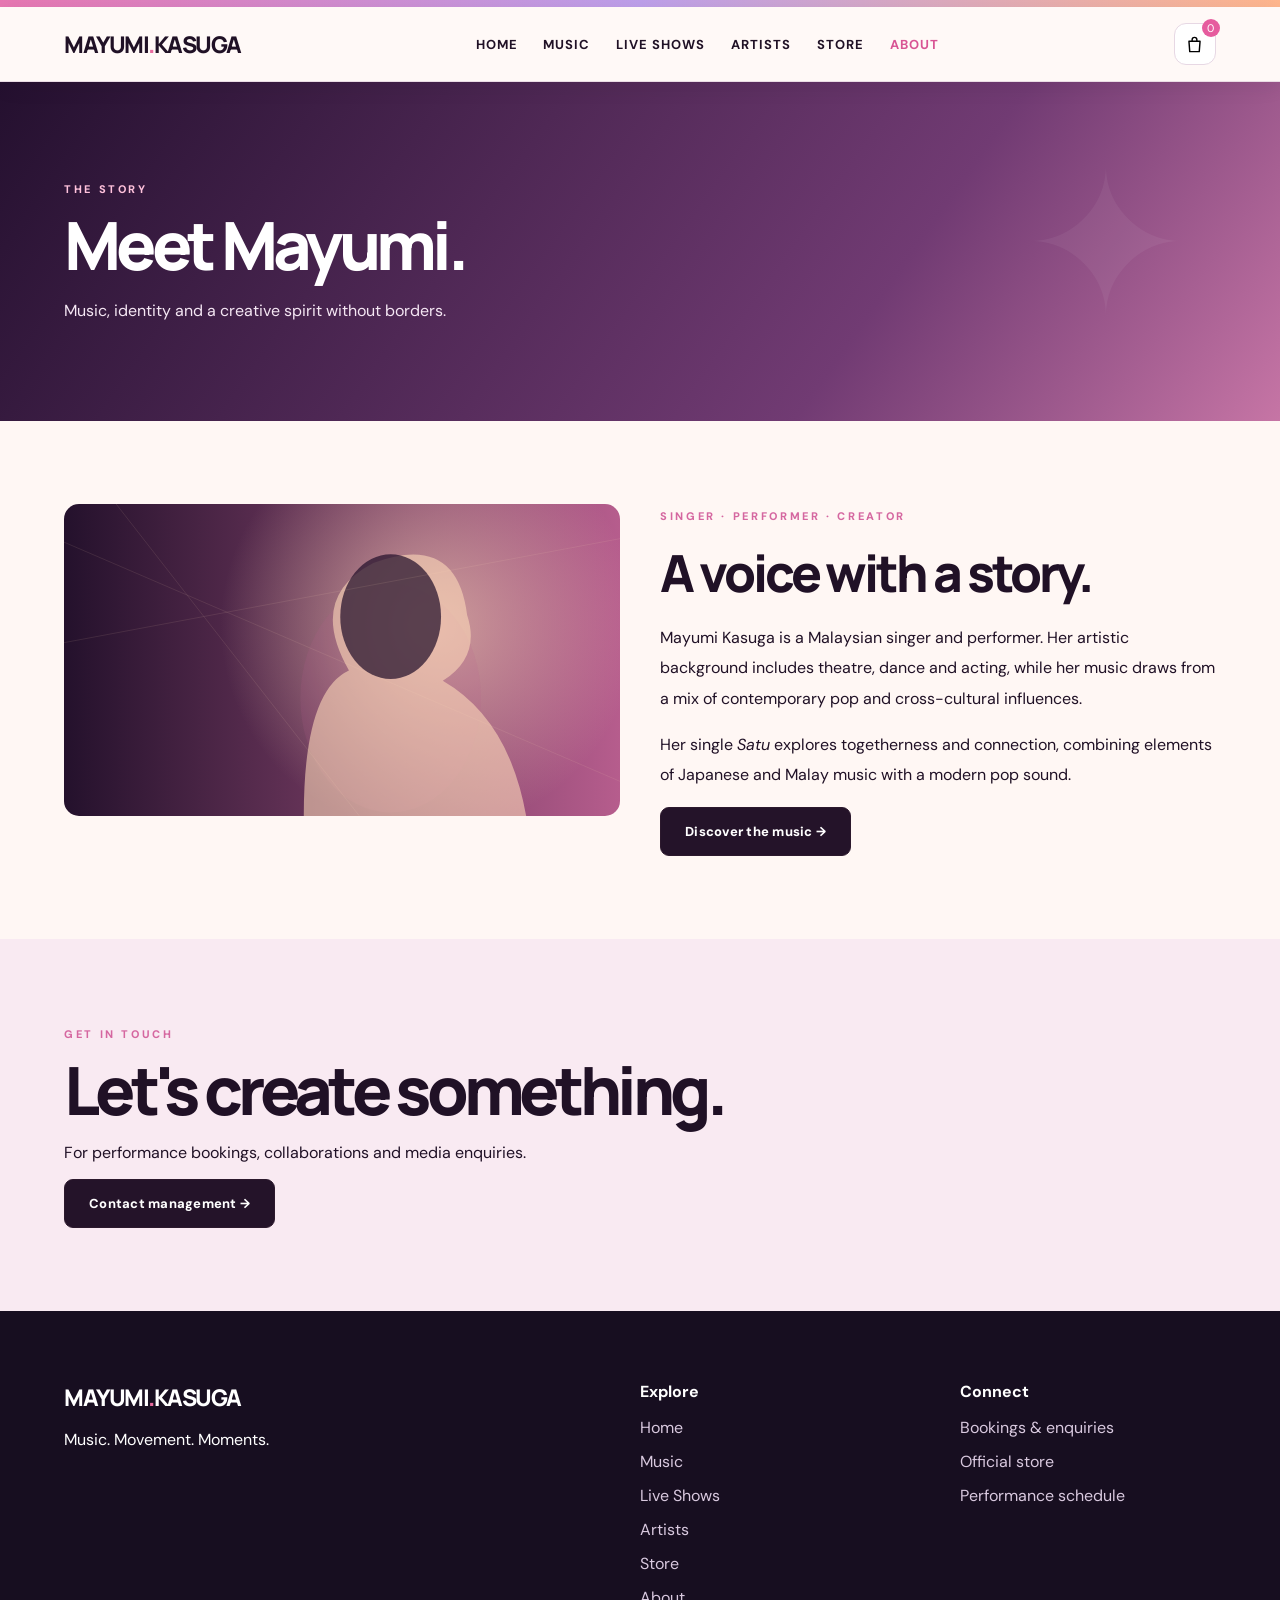
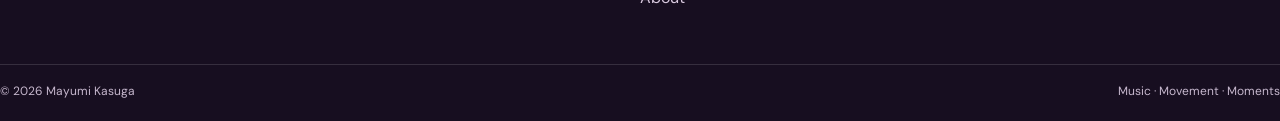
==== commit 30163963: "Add files via upload" ====
--- a/about/index.html
+++ b/about/index.html
@@ -1 +1 @@
-<!doctype html><html lang="en"><head><meta charset="utf-8"><meta name="viewport" content="width=device-width,initial-scale=1"><meta name="theme-color" content="#24132d"><meta name="description" content="Mayumi Kasuga — music, live performances, artist profiles and official merchandise."><title>About | Mayumi Kasuga</title><link rel="stylesheet" href="../assets/style.css"><link rel="stylesheet" href="../assets/mobile-fix.css"><link rel="stylesheet" href="../assets/music-motion.css"><link rel="stylesheet" href="../assets/media-player.css"><link rel="stylesheet" href="../assets/sticky-navigation.css"></head><body data-page="about" data-depth="1"><div id="header"></div><main><section class="pagehero"><div class="wrap"><span class="eyebrow">THE STORY</span><h1>Meet Mayumi.</h1><p>Music, identity and a creative spirit without borders.</p></div></section><section class="section"><div class="wrap detail"><img src="../assets/artist.svg" alt="Abstract editorial artist artwork"><div><span class="eyebrow">SINGER · PERFORMER · CREATOR</span><h2>A voice with a story.</h2><p style="line-height:1.9">Mayumi Kasuga is a Malaysian singer and performer. Her artistic background includes theatre, dance and acting, while her music draws from a mix of contemporary pop and cross-cultural influences.</p><p style="line-height:1.9">Her single <em>Satu</em> explores togetherness and connection, combining elements of Japanese and Malay music with a modern pop sound.</p><a class="btn dark" href="../music/">Discover the music →</a></div></div></section><section class="section tint"><div class="wrap"><span class="eyebrow">GET IN TOUCH</span><h2>Let's create something.</h2><p>For performance bookings, collaborations and media enquiries.</p><a class="btn dark" id="contactLink" href="mailto:bookings@example.com">Contact management →</a></div></section></main><div id="footer"></div><div id="ui"></div><script src="../assets/data.js"></script><script src="../assets/app.js"></script><script src="../assets/media-player.js"></script><script src="../assets/pages.js"></script><script src="../assets/experience.js"></script><script src="../assets/music-motion.js"></script></body></html>+<!doctype html><html lang="en"><head><meta charset="utf-8"><meta name="viewport" content="width=device-width,initial-scale=1"><meta name="theme-color" content="#24132d"><meta name="description" content="Mayumi Kasuga — music, live performances, artist profiles and official merchandise."><title>About | Mayumi Kasuga</title><link rel="stylesheet" href="../assets/style.css"><link rel="stylesheet" href="../assets/mobile-fix.css"><link rel="stylesheet" href="../assets/music-motion.css"><link rel="stylesheet" href="../assets/media-player.css"><link rel="stylesheet" href="../assets/polish.css"></head><body data-page="about" data-depth="1"><div id="header"></div><main><section class="pagehero"><div class="wrap"><span class="eyebrow">THE STORY</span><h1>Meet Mayumi.</h1><p>Music, identity and a creative spirit without borders.</p></div></section><section class="section"><div class="wrap detail"><img src="../assets/artist.svg" alt="Abstract editorial artist artwork"><div><span class="eyebrow">SINGER · PERFORMER · CREATOR</span><h2>A voice with a story.</h2><p style="line-height:1.9">Mayumi Kasuga is a Malaysian singer and performer. Her artistic background includes theatre, dance and acting, while her music draws from a mix of contemporary pop and cross-cultural influences.</p><p style="line-height:1.9">Her single <em>Satu</em> explores togetherness and connection, combining elements of Japanese and Malay music with a modern pop sound.</p><a class="btn dark" href="../music/">Discover the music →</a></div></div></section><section class="section tint"><div class="wrap"><span class="eyebrow">GET IN TOUCH</span><h2>Let's create something.</h2><p>For performance bookings, collaborations and media enquiries.</p><a class="btn dark" id="contactLink" href="mailto:bookings@example.com">Contact management →</a></div></section></main><div id="footer"></div><div id="ui"></div><script src="../assets/data.js"></script><script src="../assets/app.js"></script><script src="../assets/media-player.js"></script><script src="../assets/pages.js"></script><script src="../assets/experience.js"></script><script src="../assets/music-motion.js"></script><script src="../assets/polish.js"></script></body></html>
--- a/assets/polish.css
+++ b/assets/polish.css
@@ -0,0 +1,64 @@
+
+/* Polish layer: navigation, event details, shop, footer */
+#header {position:sticky!important;top:0;z-index:900!important;isolation:auto!important;}
+#header > header {background:#fff9f7!important;position:relative!important;box-shadow:0 5px 20px #21112612;}
+.mobilemenu.open {position:fixed!important;inset:var(--mk-navtop,72px) 0 0!important;z-index:1000!important;display:flex!important;flex-direction:column!important;overflow-y:auto!important;overscroll-behavior:contain;background:linear-gradient(160deg,#21112a,#422044)!important;padding:clamp(22px,5vh,45px) 7%!important;gap:0!important;max-height:none!important;animation:mkMenu .3s ease both;}
+.mobilemenu.open a {font:600 clamp(19px,5vw,25px)/1.25 Manrope,sans-serif!important;letter-spacing:-.03em!important;color:#fff3f9!important;padding:15px 4px!important;border-bottom:1px solid #ffffff22!important;}
+.mobilemenu.open a:hover {color:#ffa7d2!important;}
+body.nav-open {overflow:hidden!important;}
+@keyframes mkMenu {from{opacity:0;transform:translateY(-10px)}to{opacity:1;transform:translateY(0)}}
+.mayumi-media-dialog header {background:#2a1532!important;color:#fff!important;border-bottom:1px solid #ffffff20!important;}
+.mayumi-media-dialog header h2 {color:#fff!important;}
+.mayumi-media-dialog header button {color:#fff!important;background:#ffffff1c!important;z-index:3!important;cursor:pointer!important;}
+.mayumi-media-dialog header button:hover {background:#ed78b0!important;color:#211126!important;}
+.mayumi-media-modal {z-index:2500!important;}
+.event {grid-template-columns:95px minmax(0,1fr) auto!important;gap:22px!important;padding:24px 8px!important;}
+.event .date {font-size:clamp(20px,2.5vw,27px)!important;white-space:nowrap!important;}
+.event .pill {border-radius:7px!important;white-space:nowrap!important;}
+.event h3 {font-size:clamp(17px,2vw,21px)!important;}
+.event .btn {white-space:nowrap!important;}
+.productfilter {display:none!important;}
+.mk-category {display:flex;align-items:center;gap:14px;margin:0 0 28px;max-width:380px;}
+.mk-category label {font-size:13px;font-weight:700;white-space:nowrap;}
+.mk-category select {width:100%;min-width:0;padding:13px 40px 13px 15px;border:1px solid #dec7d9;border-radius:9px;background:#fff;color:#26142d;font-weight:600;}
+.mk-product-view {display:block;width:100%;padding:0;border:0;background:none;color:inherit;text-align:left;cursor:pointer;}
+.mk-product-view img {width:100%;}
+.mk-product-dialog {position:fixed;inset:0;z-index:2800;background:#14091bc9;display:flex;align-items:center;justify-content:center;padding:18px;backdrop-filter:blur(12px);}
+.mk-product-panel {position:relative;background:#fff9f7;color:#241329;width:min(980px,100%);max-height:min(90dvh,850px);overflow:auto;border-radius:15px;display:grid;grid-template-columns:minmax(0,1.1fr) minmax(0,.9fr);box-shadow:0 30px 100px #0007;}
+.mk-gallery {min-width:0;padding:20px;background:#f6e9f0;}
+.mk-gallery-stage {height:clamp(300px,45vw,520px);background:#f0e0eb;overflow:hidden;border-radius:10px;display:flex;align-items:center;justify-content:center;}
+.mk-gallery-stage img {width:100%;height:100%;object-fit:contain!important;}
+.mk-gallery-nav {display:flex;align-items:center;justify-content:center;gap:16px;margin-top:12px;}
+.mk-gallery-nav button {border:1px solid #d8bfd0;background:#fff;border-radius:8px;padding:9px 15px;}
+.mk-product-info {padding:clamp(25px,4vw,55px);display:flex;flex-direction:column;justify-content:center;gap:16px;}
+.mk-product-info h2 {font-size:clamp(25px,4vw,42px);line-height:1.1;margin:0;}
+.mk-product-info p {line-height:1.7;color:#6b596c;}
+.mk-product-close {position:absolute;top:14px;right:14px;z-index:3;border:0;background:#28132e;color:#fff;border-radius:8px;width:40px;height:40px;font-size:24px;cursor:pointer;}
+.footer {padding:clamp(45px,6vw,70px) 0 22px!important;}
+.footergrid {gap:clamp(20px,5vw,70px)!important;}
+.footergrid>div {min-width:0;}
+.footergrid b {display:block;margin-bottom:14px;}
+.footer a {margin:10px 0!important;line-height:1.5;}
+.footer-bottom {margin-top:44px;padding-top:18px;border-top:1px solid #ffffff22;color:#c6b7cd;font-size:12px;display:flex;justify-content:space-between;gap:12px;flex-wrap:wrap;}
+.section {padding:clamp(48px,6.5vw,90px) 0!important;}
+@media(max-width:700px){
+ .event {grid-template-columns:60px minmax(0,1fr)!important;gap:9px 15px!important;padding:21px 0!important;align-items:start!important;}
+ .event .date {font-size:20px!important;line-height:1.3!important;white-space:normal!important;}
+ .event .date {max-width:55px!important;}
+ .event h3 {margin:0 0 6px!important;line-height:1.3!important;}
+ .event small {font-size:12px;line-height:1.5;display:block;}
+ .event .btn,.event .pill {grid-column:2!important;justify-self:start!important;margin-top:3px!important;font-size:12px!important;padding:10px 13px!important;}
+ .event .pill {max-width:none!important;}
+ .mk-product-panel {grid-template-columns:1fr;max-height:94dvh;}
+ .mk-gallery {padding:12px;}
+ .mk-gallery-stage {height:min(47dvh,370px);}
+ .mk-product-info {padding:22px;gap:10px;}
+ .mk-category {max-width:none;}
+ .footergrid {grid-template-columns:1fr 1fr!important;gap:30px 16px!important;}
+ .footergrid>div:first-child {grid-column:1/-1;}
+ .footergrid a {font-size:13px;}
+ .footergrid b {font-size:15px;}
+ .footer-bottom {margin-top:30px;}
+ .section {padding:48px 0!important;}
+}
+@media(prefers-reduced-motion:reduce){.mobilemenu.open{animation:none!important;}}
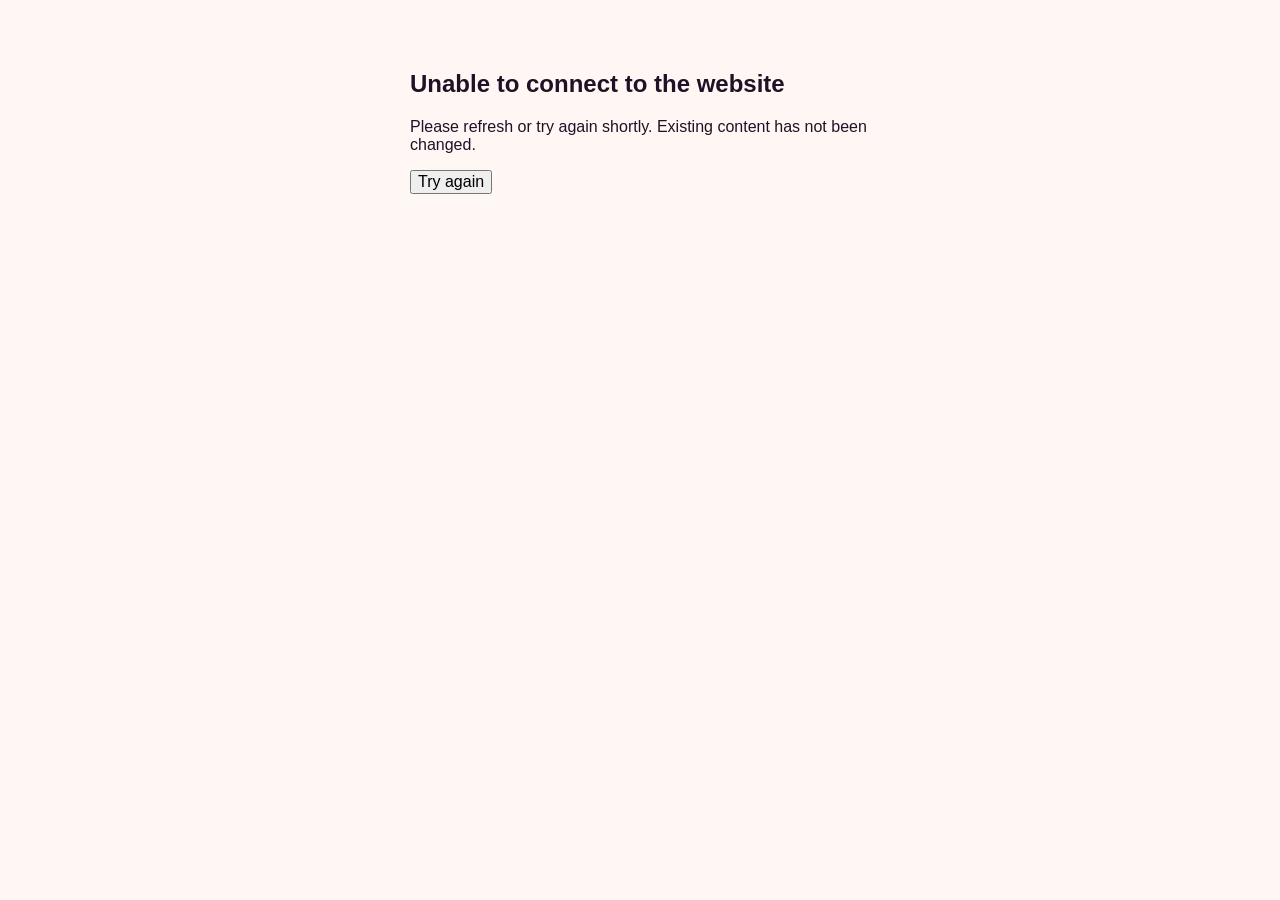
==== commit c42ddfda: "Add files via upload" ====
--- a/about/index.html
+++ b/about/index.html
@@ -1 +1 @@
-<!doctype html><html lang="en"><head><meta charset="utf-8"><meta name="viewport" content="width=device-width,initial-scale=1"><meta name="theme-color" content="#24132d"><meta name="description" content="Mayumi Kasuga — music, live performances, artist profiles and official merchandise."><title>About | Mayumi Kasuga</title><link rel="stylesheet" href="../assets/style.css"><link rel="stylesheet" href="../assets/mobile-fix.css"><link rel="stylesheet" href="../assets/music-motion.css"><link rel="stylesheet" href="../assets/media-player.css"><link rel="stylesheet" href="../assets/polish.css"></head><body data-page="about" data-depth="1"><div id="header"></div><main><section class="pagehero"><div class="wrap"><span class="eyebrow">THE STORY</span><h1>Meet Mayumi.</h1><p>Music, identity and a creative spirit without borders.</p></div></section><section class="section"><div class="wrap detail"><img src="../assets/artist.svg" alt="Abstract editorial artist artwork"><div><span class="eyebrow">SINGER · PERFORMER · CREATOR</span><h2>A voice with a story.</h2><p style="line-height:1.9">Mayumi Kasuga is a Malaysian singer and performer. Her artistic background includes theatre, dance and acting, while her music draws from a mix of contemporary pop and cross-cultural influences.</p><p style="line-height:1.9">Her single <em>Satu</em> explores togetherness and connection, combining elements of Japanese and Malay music with a modern pop sound.</p><a class="btn dark" href="../music/">Discover the music →</a></div></div></section><section class="section tint"><div class="wrap"><span class="eyebrow">GET IN TOUCH</span><h2>Let's create something.</h2><p>For performance bookings, collaborations and media enquiries.</p><a class="btn dark" id="contactLink" href="mailto:bookings@example.com">Contact management →</a></div></section></main><div id="footer"></div><div id="ui"></div><script src="../assets/data.js"></script><script src="../assets/app.js"></script><script src="../assets/media-player.js"></script><script src="../assets/pages.js"></script><script src="../assets/experience.js"></script><script src="../assets/music-motion.js"></script><script src="../assets/polish.js"></script></body></html>+<!doctype html><html lang="en"><head><meta charset="utf-8"><meta name="viewport" content="width=device-width,initial-scale=1"><meta name="theme-color" content="#24132d"><meta name="description" content="Mayumi Kasuga — music, live performances, artist profiles and official merchandise."><title>About | Mayumi Kasuga</title><link rel="stylesheet" href="../assets/style.css"><link rel="stylesheet" href="../assets/mobile-fix.css"><link rel="stylesheet" href="../assets/music-motion.css"><link rel="stylesheet" href="../assets/media-player.css"><link rel="stylesheet" href="../assets/polish.css"><link rel="stylesheet" href="../assets/music-clean.css"></head><body data-page="about" data-depth="1"><div id="header"></div><main><section class="pagehero"><div class="wrap"><span class="eyebrow">THE STORY</span><h1>Meet Mayumi.</h1><p>Music, identity and a creative spirit without borders.</p></div></section><section class="section"><div class="wrap detail"><img src="../assets/artist.svg" alt="Abstract editorial artist artwork"><div><span class="eyebrow">SINGER · PERFORMER · CREATOR</span><h2>A voice with a story.</h2><p style="line-height:1.9">Mayumi Kasuga is a Malaysian singer and performer. Her artistic background includes theatre, dance and acting, while her music draws from a mix of contemporary pop and cross-cultural influences.</p><p style="line-height:1.9">Her single <em>Satu</em> explores togetherness and connection, combining elements of Japanese and Malay music with a modern pop sound.</p><a class="btn dark" href="../music/">Discover the music →</a></div></div></section><section class="section tint"><div class="wrap"><span class="eyebrow">GET IN TOUCH</span><h2>Let's create something.</h2><p>For performance bookings, collaborations and media enquiries.</p><a class="btn dark" id="contactLink" href="mailto:bookings@example.com">Contact management →</a></div></section></main><div id="footer"></div><div id="ui"></div><script src="../assets/data.js"></script><script>window.MAYUMI_SCRIPTS=["../assets/app.js", "../assets/media-player.js", "../assets/pages.js", "../assets/experience.js", "../assets/music-motion.js", "../assets/polish.js"];</script><script src="../assets/cloudflare-bridge.js"></script></body></html>
--- a/assets/music-clean.css
+++ b/assets/music-clean.css
@@ -0,0 +1,20 @@
+/* Refined music releases — consistent, spacious editorial layout */
+#tracks .record-card{min-width:0;display:flex;flex-direction:column;gap:0;overflow:visible}
+#tracks .record-art{width:100%;aspect-ratio:1/1;box-shadow:none;border-radius:10px;transform:none!important}
+#tracks .record-art>img{display:block;width:100%;height:100%;object-fit:cover}
+#tracks .record-card:hover .record-art{box-shadow:0 18px 38px rgba(35,16,40,.14)}
+#tracks .record-card:hover .record-art>img{transform:scale(1.035)}
+#tracks .record-info{display:flex;flex-direction:column;align-items:stretch;justify-content:flex-start;gap:12px;padding:18px 2px 4px;min-height:116px}
+#tracks .record-type{display:block;color:#8e6885;font-size:11px;letter-spacing:.09em;line-height:1.5}
+#tracks .record-info h3{font-family:Georgia,serif;font-size:clamp(22px,2vw,29px);font-weight:600;line-height:1.18;margin:6px 0 0;letter-spacing:-.025em;overflow-wrap:anywhere}
+#tracks .record-links{display:flex;align-items:center;gap:18px;flex-wrap:wrap;margin-top:auto;min-height:25px}
+#tracks .record-links a{display:inline-flex;align-items:center;gap:5px;color:#6e4c68;text-decoration:none;font-size:12px;font-weight:650;letter-spacing:.01em;padding:2px 0;border-bottom:1px solid #cba5bd;transition:color .2s,border-color .2s}
+#tracks .record-links a:hover{color:#cf4f95;border-color:#cf4f95}
+#tracks .record-links svg{width:13px;height:13px}
+#tracks .record-play{width:62px;height:62px;box-shadow:0 5px 18px rgba(0,0,0,.22);background:rgba(35,18,40,.65)}
+#tracks .record-play:focus-visible{outline:3px solid #ff9bd0;outline-offset:5px}
+#tracks .record-index{font-size:10px;letter-spacing:.12em}
+@media(min-width:901px){#tracks{align-items:start}#tracks .record-info{min-height:125px}}
+@media(max-width:900px){#tracks.swipe-gallery{align-items:stretch;padding-bottom:20px!important}#tracks .record-card{scroll-snap-align:center}#tracks .record-info{min-height:110px;padding-top:15px;gap:10px}#tracks .record-info h3{font-size:24px}#tracks .record-play{width:58px;height:58px}}
+@media(max-width:420px){#tracks .record-info h3{font-size:23px}#tracks .record-links{gap:14px}}
+@media(prefers-reduced-motion:reduce){#tracks .record-art,#tracks .record-art>img{transition:none!important}}
